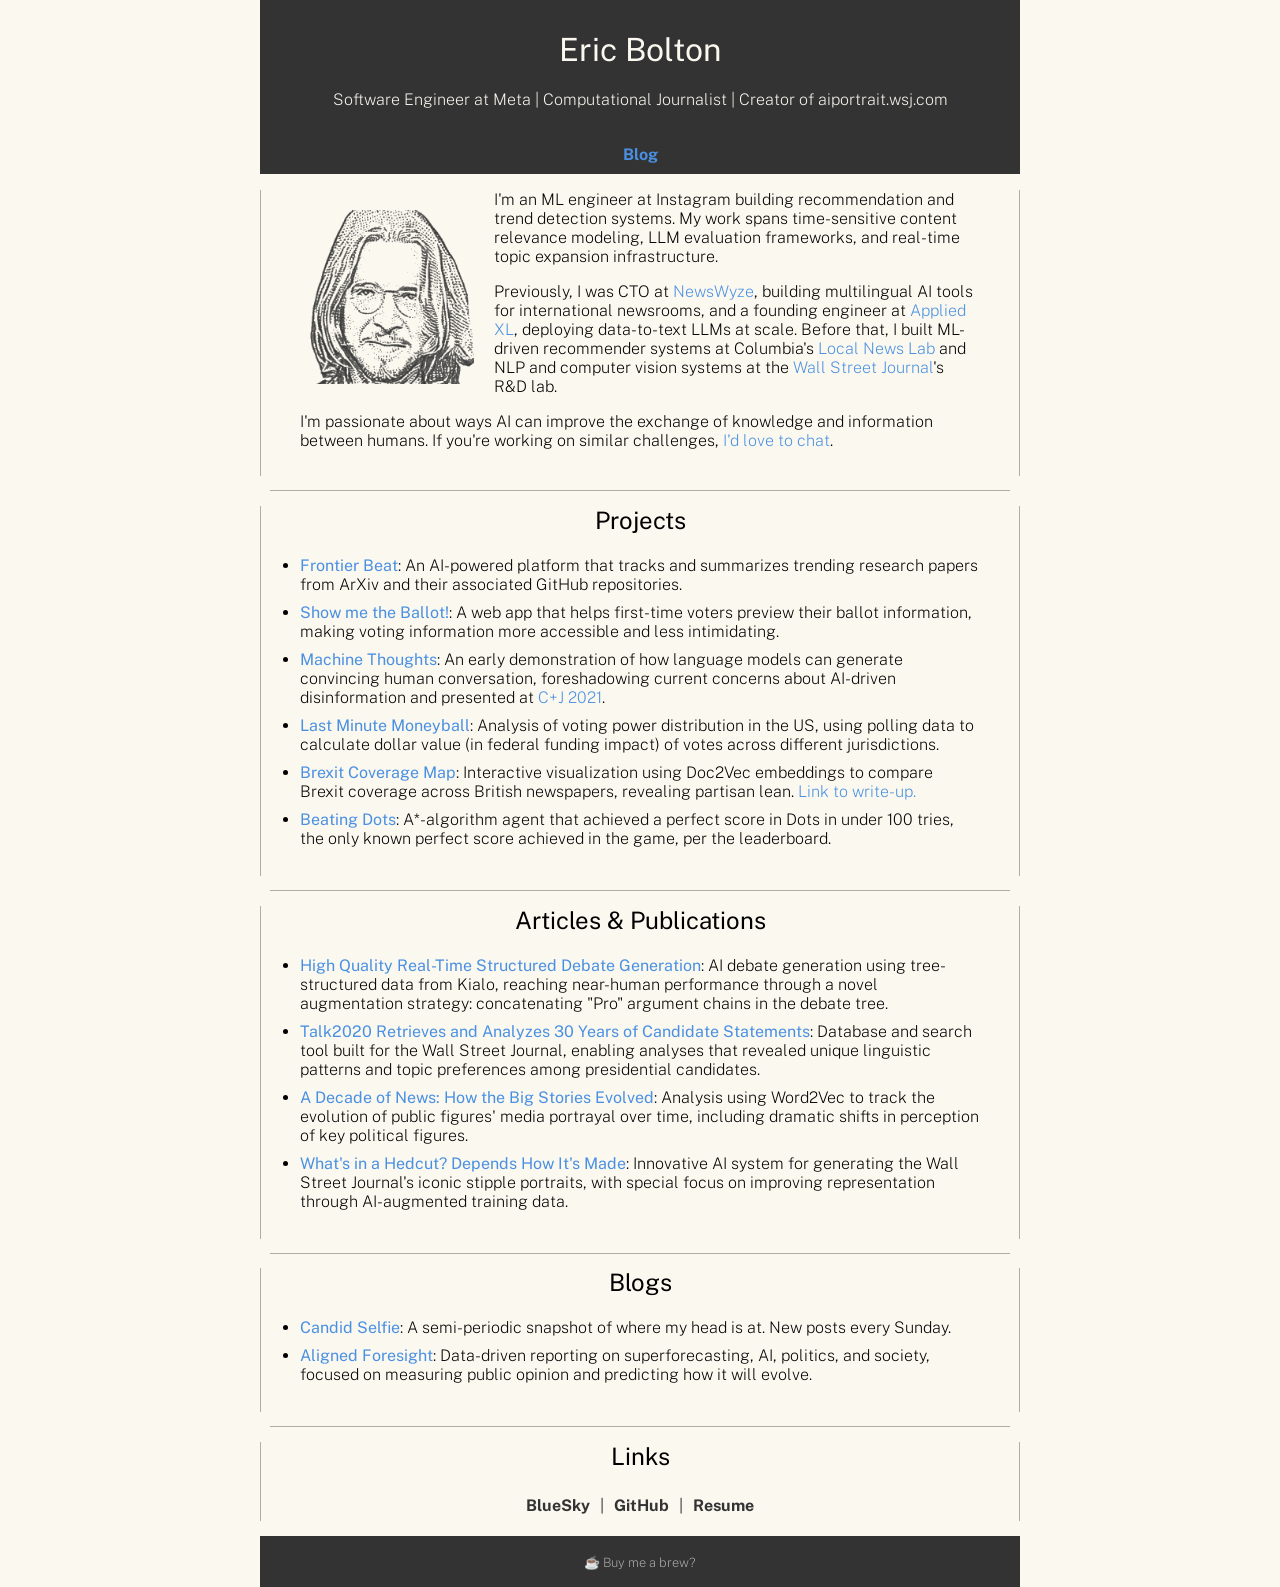
==== index.html @ 3e438285 "Add Blog nav link pointing to Substack" ====
<!DOCTYPE html>
<html lang="en">
<head>
    <meta charset="UTF-8">
    <meta name="viewport" content="width=device-width, initial-scale=1.0">
    <title>Eric Bolton</title>
    <link rel="icon" type="image/png" href="./me.png">
    <style>
        @font-face {
            font-family: 'Libre Caslon Text';
            src: url('./assets/LibreCaslonText-Regular.ttf') format('truetype');
            font-weight: normal;
            font-style: normal;
        }

        @font-face {
            font-family: 'Public Sans';
            src: url('./assets/PublicSans-VariableFont_wght.ttf') format('truetype');
        }

        /* Replace the body font-family line */
        body {
            background-color: #FAF8EF;
            margin: 0;  /* Add this line */
        }
        /* Decrease indent of bullets */
        ul {
            list-style-position: outside;
            padding-left: 0px;  
        }

        /* Increase spacing after each bullet point */
        li {
            padding: 2px 0;  /* You already have this */
            margin-bottom: 5px;  /* Add this to increase space after each bullet */
        }

        /* Remove extra space after last bullet */
        li:last-child {
            margin-bottom: 0;
        }

        .container {
            max-width: 800px;
            width: 100%;
            padding: 0 20px;
            box-sizing: border-box;
            margin: 0 auto;  /* Add this line */
        }

        .profile-container {
            margin: 0;
            padding: 0;
        }

        .profile-image {
            margin-top: 20px;
            width: 174px;
            height: 174px;
            object-fit: cover;
            float: left;
            margin-right: 20px;
            margin-bottom: 10px;
        }

        /* Add a clearfix to prevent layout issues */
        .profile-container::after {
            content: "";
            display: table;
            clear: both;
        }

        /* Add these font rules */
        h1, h2, h3, h4, h5, h6 {
            font-family: 'Public Sans', serif;
            font-weight: 400;
        }

        section h2 {
            text-align: center;
        }

        #about h2 {
            text-align: left;
        }

        div {
            margin: 0;
            padding: 0;
        }

        p, li, input, button, footer, header, div, em, strong {
            font-family: 'Public Sans', sans-serif;
            font-weight: 200;
        }

        li {
            padding: 2px 0;  /* 8px top/bottom, 0 left/right */
        }

        em {
            font-style: italic;
        }

        strong {
            font-weight: 400;
        }

        .signature a {
            color: #333333;
            font-size: 0.8em;
            text-decoration: none;
        }
        .signature {
            color: #FAF8EF;
        }

        header {
            background-color: #333333;
            color: #FAF8EF;
            padding: 10px;
            text-align: center;
        }

        nav {
            display: flex;
            justify-content: center;
            background-color: #333333;
            margin: 0;
        }

        nav a {
            color: #FAF8EF;
            padding: 10px;
            text-decoration: none;
            text-align: center;
            font-weight: bold;
        }

        nav a:hover {
            background-color: #555555;
        }

        section {
            padding-left: 40px;
            padding-right: 40px;
            padding-bottom: 20px;
            margin: 10px 0;
            margin-top: 0;
            padding-top: 0px;
            background-color: #FAF8EF;
            border: none;
            position: relative;
        }

        #links {
            padding-bottom: 0px;
            margin-bottom: 5px;
        }

        /* Bottom line */
        section::after {
            content: '';
            position: absolute;
            width: calc(100% - 20px);
            height: 1px;
            background: rgb(175, 174, 163);
            left: 10px;
            bottom: -5px;
        }

        /* Left and right lines */
        section::before {
            content: '';
            position: absolute;
            left: 0px;
            top: 0px;
            bottom: 10px;
            width: 1px;
            background: rgb(175, 174, 163);
        }

        section > :first-child::before {
            content: '';
            position: absolute;
            right: 0px;
            top: 0px;
            bottom: 10px;
            width: 1px;
            background: rgb(175, 174, 163);
        }

        footer {
            padding: 0.1px;
            background-color: #333333;
            color: #FAF8EF;
            text-align: center;
            width: 100%;
        }

        #links::after {
            display: none;  /* removes bottom line */
        }

        .links {
            display: flex;
            justify-content: center; 
            gap: 0px;
            padding-top: -10px;
            padding-bottom: 0px;
            margin-top: -10px;
            margin-bottom: 0;
        }


        .links a {
            color: #333333;
            text-decoration: none;
            font-weight: bold;
        }

        .profile-image {
            margin-top: 20px;
            width: 174px;
            height: 174px;
            object-fit: cover;

        }
        .small-image {
            width: 550px;
            height: auto;
            display: block;
            margin: 0 auto;
        }
    /* Base link styling */
    a {
        color: #333333;  /* Dark gray, matching your header */
        text-decoration: none;
        transition: all 0.2s ease-in-out;  /* Smooth transitions for all states */
    }

    /* Different states using LVHA order (Link, Visited, Hover, Active) */
    a:link {
        color: #4A90E2;
    }

    a:visited {
        color: #357ABD;
    }

    a:hover, a:focus {
        color: #357ABD;
        text-decoration: underline;
        cursor: pointer;
    }

    a:active {
        color: #000000;
    }

    /* Special styling for nav links (in your header) */
    nav a {
        color: #FAF8EF;  /* Keep your existing light color */
        padding: 10px;
        font-weight: bold;
        transition: background-color 0.2s ease-in-out;
    }

    nav a:hover, nav a:focus {
        background-color: #555555;
        text-decoration: none;  /* Override the default hover underline */
    }

    /* Special styling for footer links */
    /* Footer-specific styles with higher specificity */
    body footer a,
    body footer a:link,
    body footer a:visited {
        color: #FAF8EF;
        text-decoration: none;
    }

    body footer a:hover,
    body footer a:focus {
        color: #FAF8EF;
        opacity: 0.8;
        text-decoration: none;
    }

    /* Signature-specific style */
    body footer .signature a,
    body footer .signature a:visited,
    body footer .signature a:hover {
        color: #AAA8AA;
        font-size: 0.8em;
        text-decoration: none;
    }

    /* Links section styling */
    .links a {
        color: #333333;
        font-weight: bold;
        padding: 5px 10px;
        transition: color 0.2s ease-in-out;
    }

    .links a:hover {
        color: #555555;
        text-decoration: none;
    }
    </style>
</head>
<body>

<div class="container">
    <header>
        <h1>Eric Bolton</h1>
        <p>Software Engineer at <a href="https://meta.com/" target="_blank" style="color: #FAF8EF;">Meta</a> | Computational Journalist | Creator of <a href="http://aiportrait.wsj.com" target="_blank" style="color: #FAF8EF;">aiportrait.wsj.com</a></p>
    </header>
    <nav>
        <a href="https://bolton.substack.com" target="_blank" rel="noopener">Blog</a>
    </nav>

    <section id="about">
        <div class="profile-container">
            <img src="me.png" alt="Eric Bolton" class="profile-image">
                <p>I'm an ML engineer at Instagram building recommendation and trend detection systems. My work spans time-sensitive content relevance modeling, LLM evaluation frameworks, and real-time topic expansion infrastructure.</p>
                <p>Previously, I was CTO at <a href="https://newswyze.com/" target="_blank">NewsWyze</a>, building multilingual AI tools for international newsrooms, and a founding engineer at <a href="https://www.appliedxl.com/" target="_blank">Applied XL</a>, deploying data-to-text LLMs at scale. Before that, I built ML-driven recommender systems at Columbia's <a href="https://brown.columbia.edu/local-news-lab/" target="_blank">Local News Lab</a> and NLP and computer vision systems at the <a href="https://www.wsj.com/" target="_blank">Wall Street Journal</a>'s R&D lab.</p>
                <p>I'm passionate about ways AI can improve the exchange of knowledge and information between humans. If you're working on similar challenges, <a href="https://calendly.com/eric-didier-bolton/coffee">I'd love to chat</a>.</p>
        </div>
    </section>

    <section id="projects">
        <h2>Projects</h2>
           <ul>
<li><a href="https://frontier-beat.github.io/" target="_blank"><strong>Frontier Beat</strong></a>: An AI-powered platform that tracks and summarizes trending research papers from ArXiv and their associated GitHub repositories.</li>
<li><a href="https://show-me-the-ballot.glitch.me/" target="_blank"><strong>Show me the Ballot!</strong></a>: A web app that helps first-time voters preview their ballot information, making voting information more accessible and less intimidating.</li>
<li><a href="https://docs.google.com/presentation/d/1b5ZTp-nax6ckfZ8VWKw5-McUovpNEomVGpUcEhB59nY" target="_blank"><strong>Machine Thoughts</strong></a>: An early demonstration of how language models can generate convincing human conversation, foreshadowing current concerns about AI-driven disinformation and presented at <a href="https://cj2021.northeastern.edu/" target="_blank">C+J 2021</a>.</li>
<li><a href="https://medium.com/@eric.didier.bolton/last-minute-moneyball-maximize-your-impact-before-election-day-91e4da132174" target="_blank"><strong>Last Minute Moneyball</strong></a>: Analysis of voting power distribution in the US, using polling data to calculate dollar value (in federal funding impact) of votes across different jurisdictions.</li>
<li><a href="https://observablehq.com/embed/@edbltn/brexit-coverage-map" target="_blank"><strong>Brexit Coverage Map</strong></a>: Interactive visualization using Doc2Vec embeddings to compare Brexit coverage across British newspapers, revealing partisan lean. <a href="https://drive.google.com/file/d/1a3etwOZ7SsJ4Zykd5RDnjkZELUpUYqwu/view" target="_blank">Link to write-up.</a></li>
<li><a href="https://adblogicam.blogspot.com/2017/01/beating-dots.html" target="_blank"><strong>Beating Dots</strong></a>: A*-algorithm agent that achieved a perfect score in Dots in under 100 tries, the only known perfect score achieved in the game, per the leaderboard.</li>
           </ul>
    </section>

    <section id="articles">

        <h2>Articles & Publications</h2>
        <ul>
<li><a href="https://arxiv.org/abs/2012.00209" target="_blank"><strong>High Quality Real-Time Structured Debate Generation</strong></a>: AI debate generation using tree-structured data from Kialo, reaching near-human performance through a novel augmentation strategy: concatenating "Pro" argument chains in the debate tree.</li>
<li><a href="https://www.wsj.com/articles/talk2020-retrieves-and-analyzes-30-years-of-candidate-statements-11575393228" target="_blank"><strong>Talk2020 Retrieves and Analyzes 30 Years of Candidate Statements</strong></a>: Database and search tool built for the Wall Street Journal, enabling analyses that revealed unique linguistic patterns and topic preferences among presidential candidates.</li>
<li><a href="https://www.wsj.com/graphics/a-decade-of-news/" target="_blank"><strong>A Decade of News: How the Big Stories Evolved</strong></a>: Analysis using Word2Vec to track the evolution of public figures' media portrayal over time, including dramatic shifts in perception of key political figures.</li>
<li><a href="https://www.wsj.com/articles/whats-in-a-hedcut-depends-how-its-made-11576537243" target="_blank"><strong>What's in a Hedcut? Depends How It's Made</strong></a>: Innovative AI system for generating the Wall Street Journal's iconic stipple portraits, with special focus on improving representation through AI-augmented training data.</li>
        </ul>
    </section>

    <section id="blog">
        <h2>Blogs</h2>
        <ul>
            <li><a href="https://bolton.substack.com" target="_blank"><strong>Candid Selfie</strong></a>: A semi-periodic snapshot of where my head is at. New posts every Sunday.</li>
            <li><a href="https://alignedforesight.substack.com/about" target="_blank"><strong>Aligned Foresight</strong></a>: Data-driven reporting on superforecasting, AI, politics, and society, focused on measuring public opinion and predicting how it will evolve.</li>
        </ul>
    </section>

    <section id="links">
        <h2>Links</h2>
        <div class="links">
            <p> <a href="https://bsky.app/profile/ericbolton.bsky.social" target="_blank">BlueSky</a>|<a href="https://github.com/edbltn" target="_blank">GitHub</a>|<a href="https://drive.google.com/file/d/1thBB6i0_cUMNavJEjuX7Z2xsVRo2jNw7/view?usp=drive_link" target="_blank">Resume</a></p>
        </div>
    </section>

    <footer>
        <p class="signature"><a
              href="https://buymeacoffee.com/ericbolton"
              target="_blank"
              rel="noopener noreferrer"
              className="buy-me-coffee"
            >☕️ Buy me a brew?</a>
        </p>
    </footer>
</div>

</body>
</html>
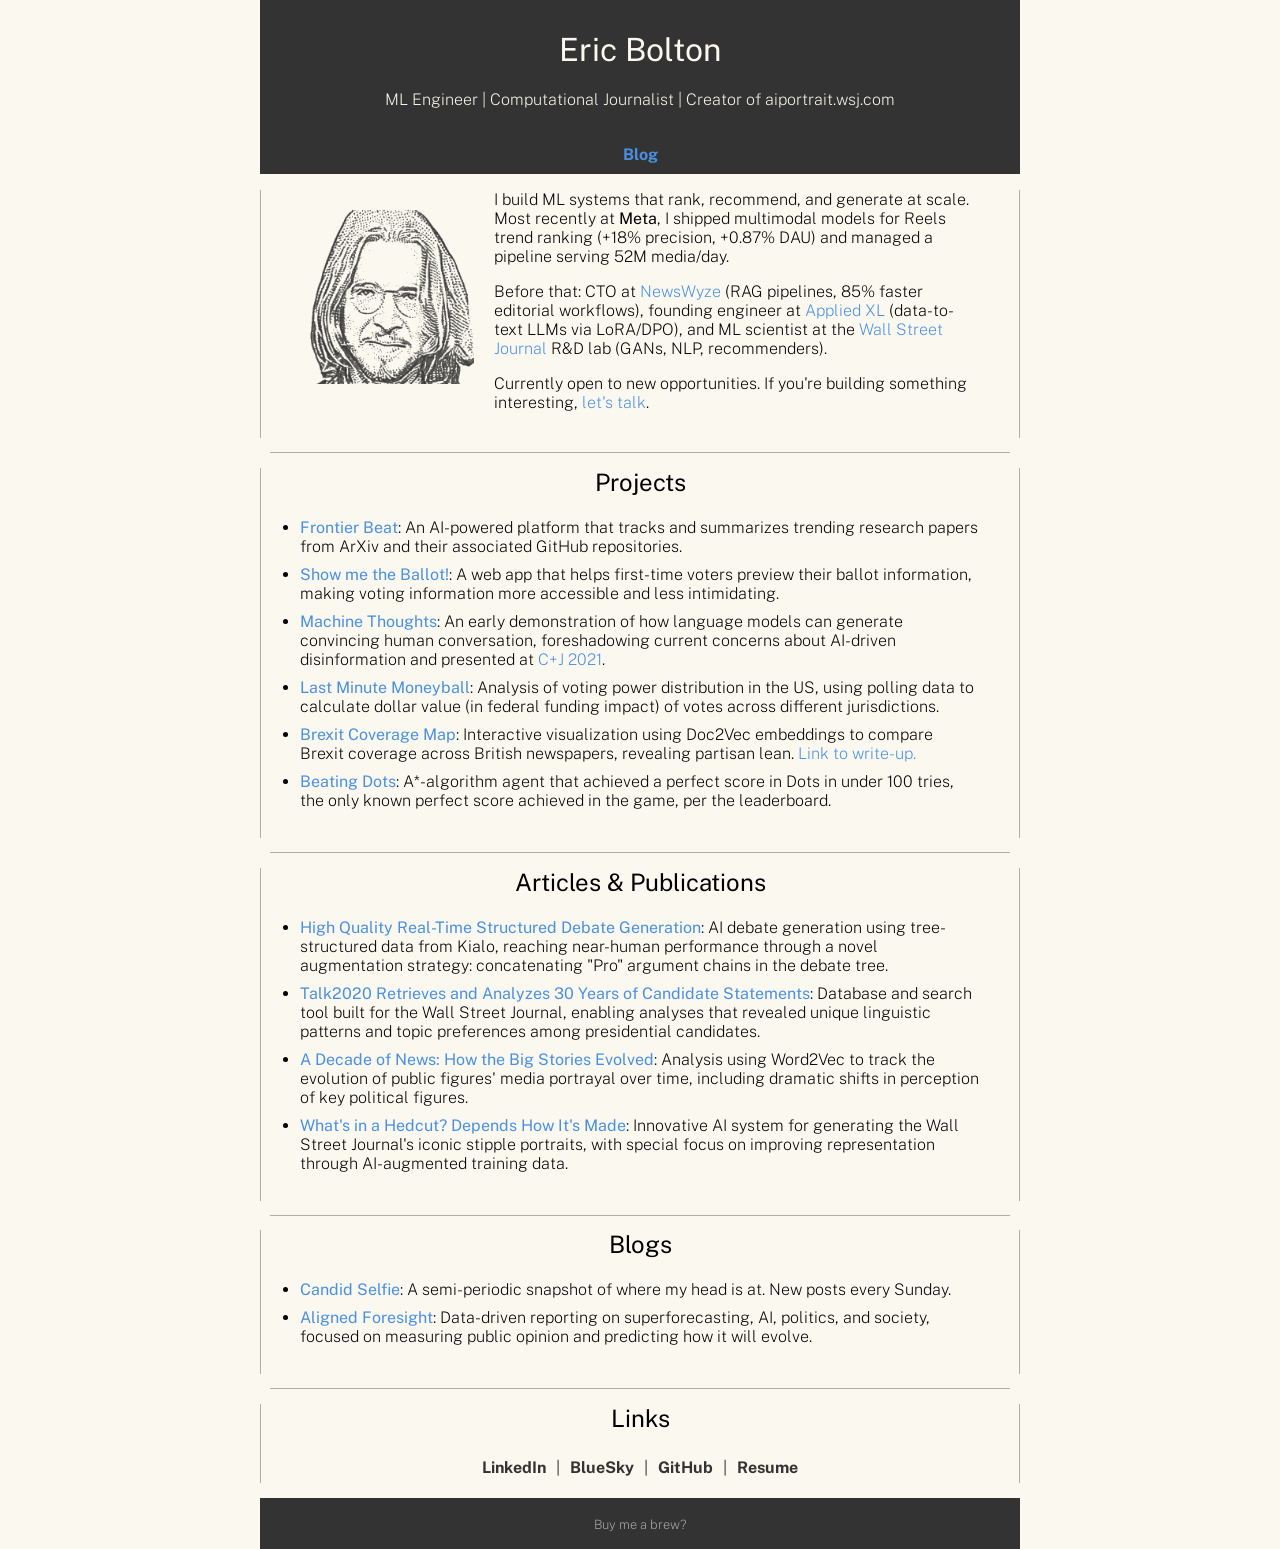
==== commit e2acd4b0: "Update site for post-Meta job search - Update header and bio to reflect current status and full care" ====
--- a/index.html
+++ b/index.html
@@ -138,7 +138,7 @@
         }
 
         nav a:hover {
-            background-color: #555555;
+            opacity: 0.8;
         }
 
         section {
@@ -267,8 +267,8 @@
     }
 
     nav a:hover, nav a:focus {
-        background-color: #555555;
-        text-decoration: none;  /* Override the default hover underline */
+        opacity: 0.8;
+        text-decoration: none;
     }
 
     /* Special styling for footer links */
@@ -315,7 +315,7 @@
 <div class="container">
     <header>
         <h1>Eric Bolton</h1>
-        <p>Software Engineer at <a href="https://meta.com/" target="_blank" style="color: #FAF8EF;">Meta</a> | Computational Journalist | Creator of <a href="http://aiportrait.wsj.com" target="_blank" style="color: #FAF8EF;">aiportrait.wsj.com</a></p>
+        <p>ML Engineer | Computational Journalist | Creator of <a href="http://aiportrait.wsj.com" target="_blank" style="color: #FAF8EF;">aiportrait.wsj.com</a></p>
     </header>
     <nav>
         <a href="https://bolton.substack.com" target="_blank" rel="noopener">Blog</a>
@@ -324,9 +324,9 @@
     <section id="about">
         <div class="profile-container">
             <img src="me.png" alt="Eric Bolton" class="profile-image">
-                <p>I'm an ML engineer at Instagram building recommendation and trend detection systems. My work spans time-sensitive content relevance modeling, LLM evaluation frameworks, and real-time topic expansion infrastructure.</p>
-                <p>Previously, I was CTO at <a href="https://newswyze.com/" target="_blank">NewsWyze</a>, building multilingual AI tools for international newsrooms, and a founding engineer at <a href="https://www.appliedxl.com/" target="_blank">Applied XL</a>, deploying data-to-text LLMs at scale. Before that, I built ML-driven recommender systems at Columbia's <a href="https://brown.columbia.edu/local-news-lab/" target="_blank">Local News Lab</a> and NLP and computer vision systems at the <a href="https://www.wsj.com/" target="_blank">Wall Street Journal</a>'s R&D lab.</p>
-                <p>I'm passionate about ways AI can improve the exchange of knowledge and information between humans. If you're working on similar challenges, <a href="https://calendly.com/eric-didier-bolton/coffee">I'd love to chat</a>.</p>
+                <p>I build ML systems that rank, recommend, and generate at scale. Most recently at <strong>Meta</strong>, I shipped multimodal models for Reels trend ranking (+18% precision, +0.87% DAU) and managed a pipeline serving 52M media/day.</p>
+                <p>Before that: CTO at <a href="https://newswyze.com/" target="_blank">NewsWyze</a> (RAG pipelines, 85% faster editorial workflows), founding engineer at <a href="https://www.appliedxl.com/" target="_blank">Applied XL</a> (data-to-text LLMs via LoRA/DPO), and ML scientist at the <a href="https://www.wsj.com/" target="_blank">Wall Street Journal</a> R&D lab (GANs, NLP, recommenders).</p>
+                <p>Currently open to new opportunities. If you're building something interesting, <a href="https://calendly.com/eric-didier-bolton/coffee">let's talk</a>.</p>
         </div>
     </section>
 
@@ -364,7 +364,7 @@
     <section id="links">
         <h2>Links</h2>
         <div class="links">
-            <p> <a href="https://bsky.app/profile/ericbolton.bsky.social" target="_blank">BlueSky</a>|<a href="https://github.com/edbltn" target="_blank">GitHub</a>|<a href="https://drive.google.com/file/d/1thBB6i0_cUMNavJEjuX7Z2xsVRo2jNw7/view?usp=drive_link" target="_blank">Resume</a></p>
+            <p> <a href="https://linkedin.com/in/edbltn" target="_blank">LinkedIn</a>|<a href="https://bsky.app/profile/ericbolton.bsky.social" target="_blank">BlueSky</a>|<a href="https://github.com/edbltn" target="_blank">GitHub</a>|<a href="https://drive.google.com/file/d/1thBB6i0_cUMNavJEjuX7Z2xsVRo2jNw7/view?usp=drive_link" target="_blank">Resume</a></p>
         </div>
     </section>
 
@@ -374,7 +374,7 @@
               target="_blank"
               rel="noopener noreferrer"
               className="buy-me-coffee"
-            >☕️ Buy me a brew?</a>
+            >Buy me a brew?</a>
         </p>
     </footer>
 </div>
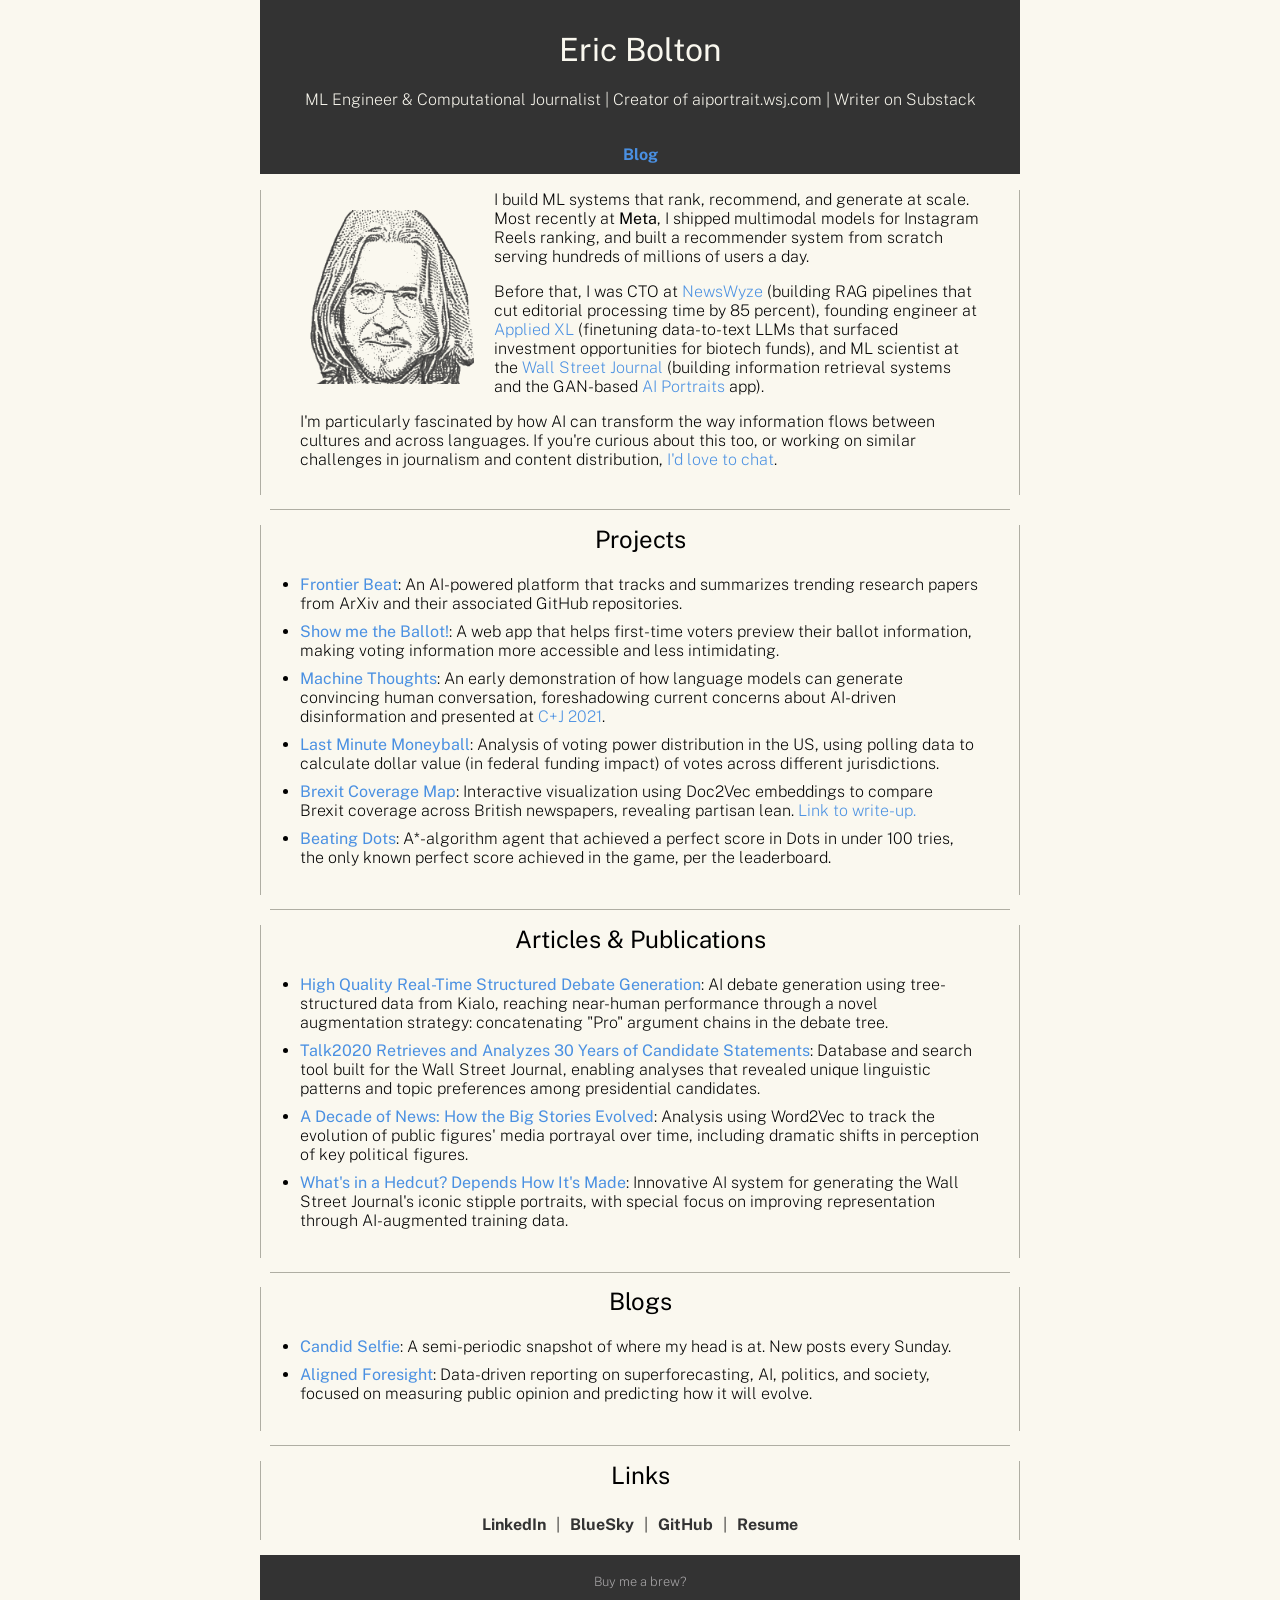
==== commit 07265728: "Refine about section copy - Add Substack link to header - Rewrite bio with stronger descriptions of " ====
--- a/index.html
+++ b/index.html
@@ -315,7 +315,7 @@
 <div class="container">
     <header>
         <h1>Eric Bolton</h1>
-        <p>ML Engineer | Computational Journalist | Creator of <a href="http://aiportrait.wsj.com" target="_blank" style="color: #FAF8EF;">aiportrait.wsj.com</a></p>
+        <p>ML Engineer & Computational Journalist | Creator of <a href="http://aiportrait.wsj.com" target="_blank" style="color: #FAF8EF;">aiportrait.wsj.com</a> | Writer on <a href="https://bolton.substack.com" target="_blank" style="color: #FAF8EF;">Substack</a></p>
     </header>
     <nav>
         <a href="https://bolton.substack.com" target="_blank" rel="noopener">Blog</a>
@@ -324,9 +324,9 @@
     <section id="about">
         <div class="profile-container">
             <img src="me.png" alt="Eric Bolton" class="profile-image">
-                <p>I build ML systems that rank, recommend, and generate at scale. Most recently at <strong>Meta</strong>, I shipped multimodal models for Reels trend ranking (+18% precision, +0.87% DAU) and managed a pipeline serving 52M media/day.</p>
-                <p>Before that: CTO at <a href="https://newswyze.com/" target="_blank">NewsWyze</a> (RAG pipelines, 85% faster editorial workflows), founding engineer at <a href="https://www.appliedxl.com/" target="_blank">Applied XL</a> (data-to-text LLMs via LoRA/DPO), and ML scientist at the <a href="https://www.wsj.com/" target="_blank">Wall Street Journal</a> R&D lab (GANs, NLP, recommenders).</p>
-                <p>Currently open to new opportunities. If you're building something interesting, <a href="https://calendly.com/eric-didier-bolton/coffee">let's talk</a>.</p>
+                <p>I build ML systems that rank, recommend, and generate at scale. Most recently at <strong>Meta</strong>, I shipped multimodal models for Instagram Reels ranking, and built a recommender system from scratch serving hundreds of millions of users a day.</p>
+                <p>Before that, I was CTO at <a href="https://newswyze.com/" target="_blank">NewsWyze</a> (building RAG pipelines that cut editorial processing time by 85 percent), founding engineer at <a href="https://www.appliedxl.com/" target="_blank">Applied XL</a> (finetuning data-to-text LLMs that surfaced investment opportunities for biotech funds), and ML scientist at the <a href="https://www.wsj.com/" target="_blank">Wall Street Journal</a> (building information retrieval systems and the GAN-based <a href="http://aiportrait.wsj.com" target="_blank">AI Portraits</a> app).</p>
+                <p>I'm particularly fascinated by how AI can transform the way information flows between cultures and across languages. If you're curious about this too, or working on similar challenges in journalism and content distribution, <a href="https://calendly.com/eric-didier-bolton/coffee">I'd love to chat</a>.</p>
         </div>
     </section>
 
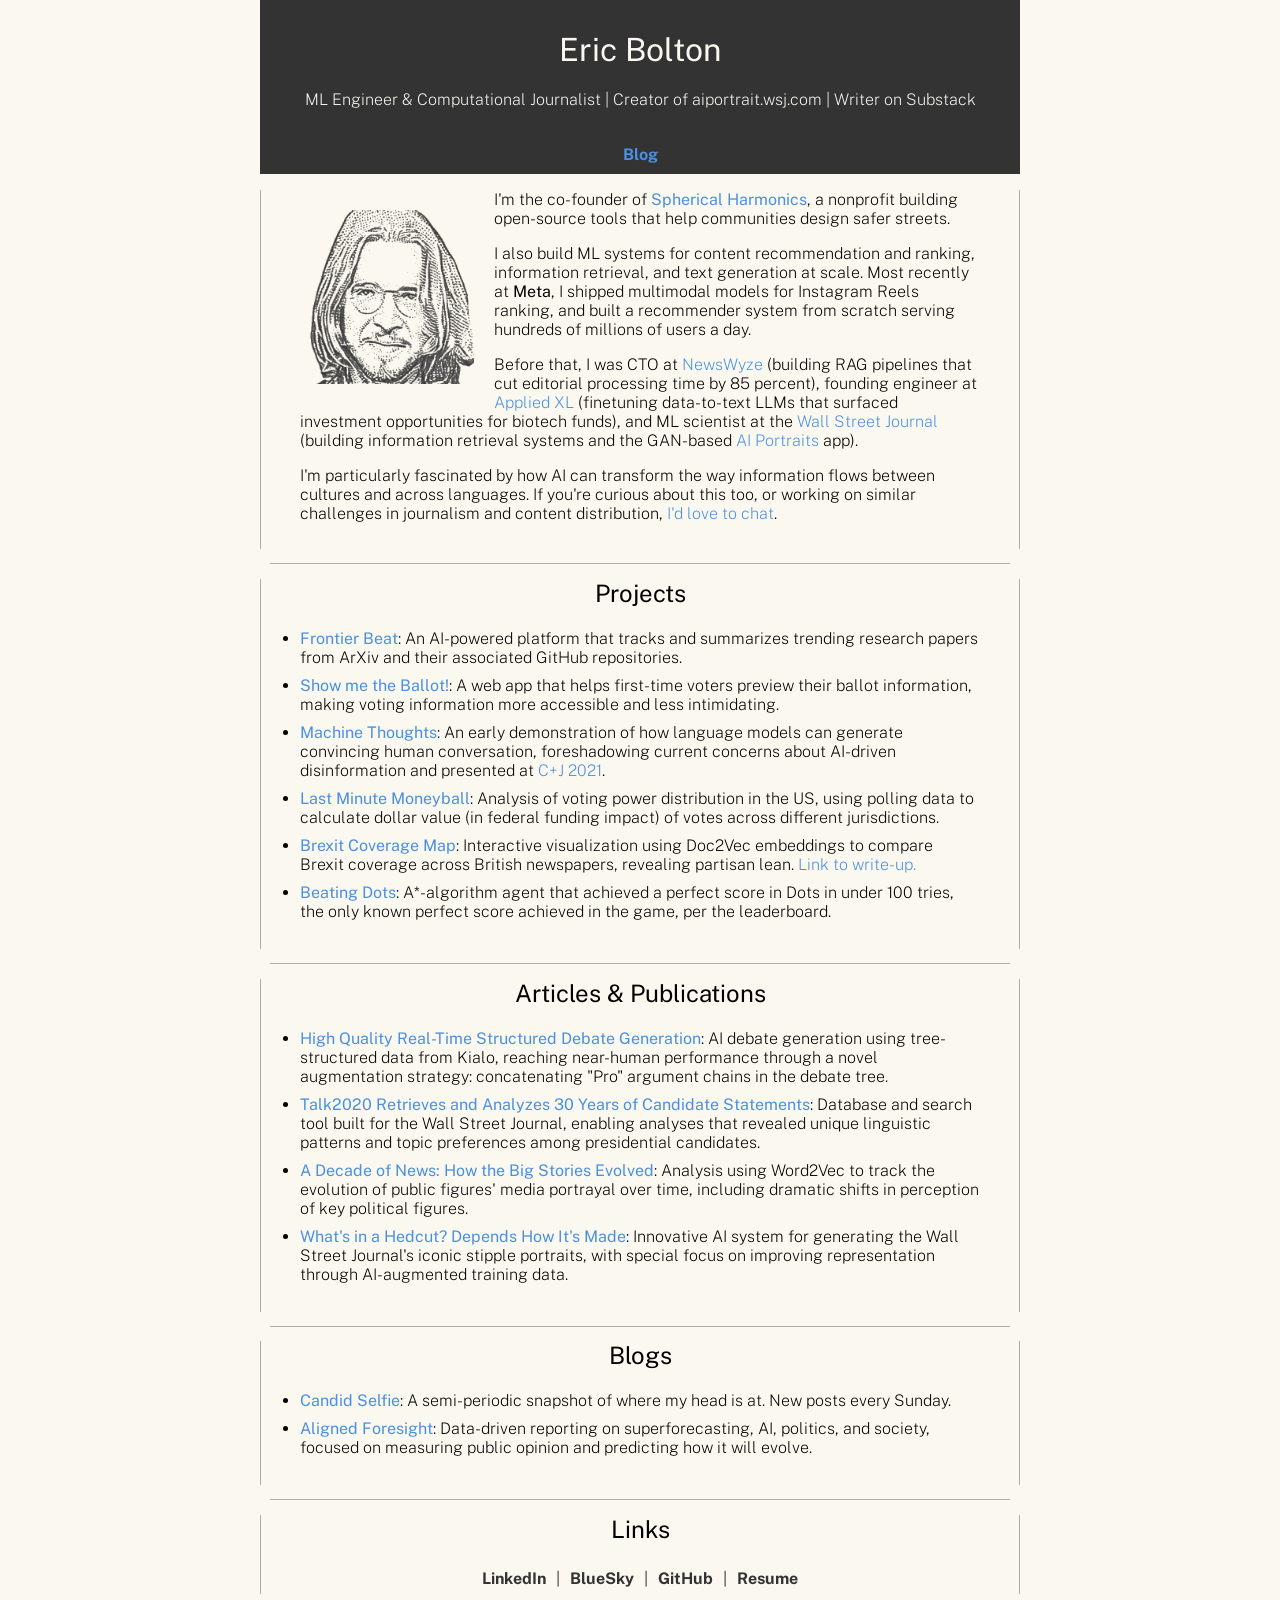
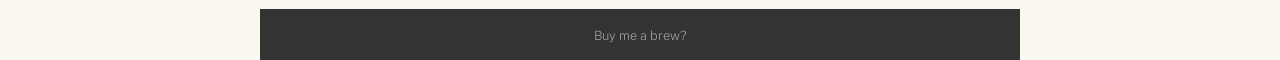
==== commit f58ef33b: "Add Spherical Harmonics to bio, refine about copy Co-Authored-By: Claude Opus 4.6 <noreply@anthropic" ====
--- a/index.html
+++ b/index.html
@@ -324,7 +324,8 @@
     <section id="about">
         <div class="profile-container">
             <img src="me.png" alt="Eric Bolton" class="profile-image">
-                <p>I build ML systems that rank, recommend, and generate at scale. Most recently at <strong>Meta</strong>, I shipped multimodal models for Instagram Reels ranking, and built a recommender system from scratch serving hundreds of millions of users a day.</p>
+                <p>I'm the co-founder of <a href="https://sphericalharmonics.org" target="_blank"><strong>Spherical Harmonics</strong></a>, a nonprofit building open-source tools that help communities design safer streets.</p>
+                <p>I also build ML systems for content recommendation and ranking, information retrieval, and text generation at scale. Most recently at <strong>Meta</strong>, I shipped multimodal models for Instagram Reels ranking, and built a recommender system from scratch serving hundreds of millions of users a day.</p>
                 <p>Before that, I was CTO at <a href="https://newswyze.com/" target="_blank">NewsWyze</a> (building RAG pipelines that cut editorial processing time by 85 percent), founding engineer at <a href="https://www.appliedxl.com/" target="_blank">Applied XL</a> (finetuning data-to-text LLMs that surfaced investment opportunities for biotech funds), and ML scientist at the <a href="https://www.wsj.com/" target="_blank">Wall Street Journal</a> (building information retrieval systems and the GAN-based <a href="http://aiportrait.wsj.com" target="_blank">AI Portraits</a> app).</p>
                 <p>I'm particularly fascinated by how AI can transform the way information flows between cultures and across languages. If you're curious about this too, or working on similar challenges in journalism and content distribution, <a href="https://calendly.com/eric-didier-bolton/coffee">I'd love to chat</a>.</p>
         </div>
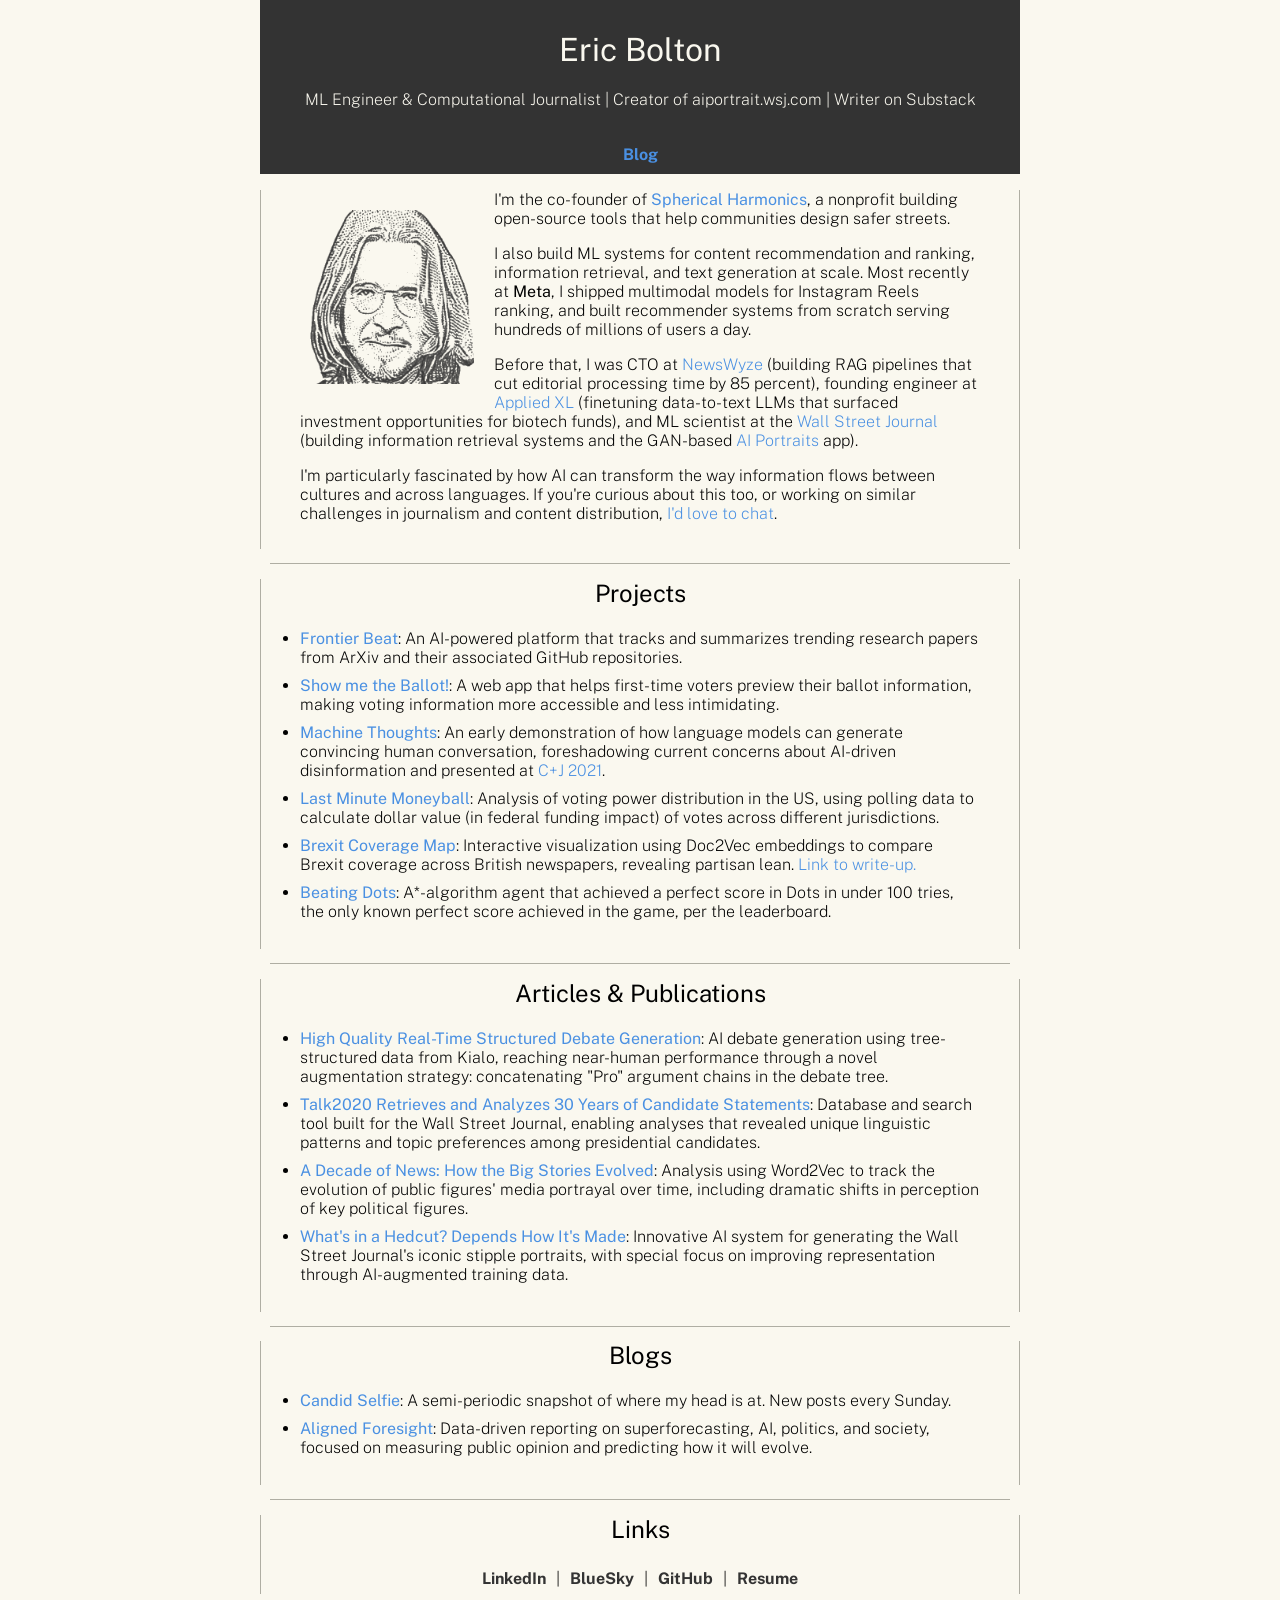
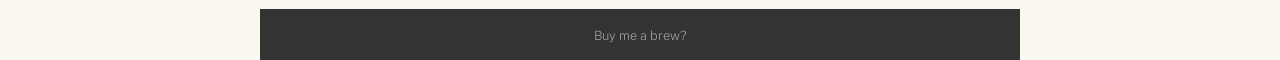
==== commit 67116a08: "Fix recommender systems plural Co-Authored-By: Claude Opus 4.6 <noreply@anthropic.com>" ====
--- a/index.html
+++ b/index.html
@@ -325,7 +325,7 @@
         <div class="profile-container">
             <img src="me.png" alt="Eric Bolton" class="profile-image">
                 <p>I'm the co-founder of <a href="https://sphericalharmonics.org" target="_blank"><strong>Spherical Harmonics</strong></a>, a nonprofit building open-source tools that help communities design safer streets.</p>
-                <p>I also build ML systems for content recommendation and ranking, information retrieval, and text generation at scale. Most recently at <strong>Meta</strong>, I shipped multimodal models for Instagram Reels ranking, and built a recommender system from scratch serving hundreds of millions of users a day.</p>
+                <p>I also build ML systems for content recommendation and ranking, information retrieval, and text generation at scale. Most recently at <strong>Meta</strong>, I shipped multimodal models for Instagram Reels ranking, and built recommender systems from scratch serving hundreds of millions of users a day.</p>
                 <p>Before that, I was CTO at <a href="https://newswyze.com/" target="_blank">NewsWyze</a> (building RAG pipelines that cut editorial processing time by 85 percent), founding engineer at <a href="https://www.appliedxl.com/" target="_blank">Applied XL</a> (finetuning data-to-text LLMs that surfaced investment opportunities for biotech funds), and ML scientist at the <a href="https://www.wsj.com/" target="_blank">Wall Street Journal</a> (building information retrieval systems and the GAN-based <a href="http://aiportrait.wsj.com" target="_blank">AI Portraits</a> app).</p>
                 <p>I'm particularly fascinated by how AI can transform the way information flows between cultures and across languages. If you're curious about this too, or working on similar challenges in journalism and content distribution, <a href="https://calendly.com/eric-didier-bolton/coffee">I'd love to chat</a>.</p>
         </div>
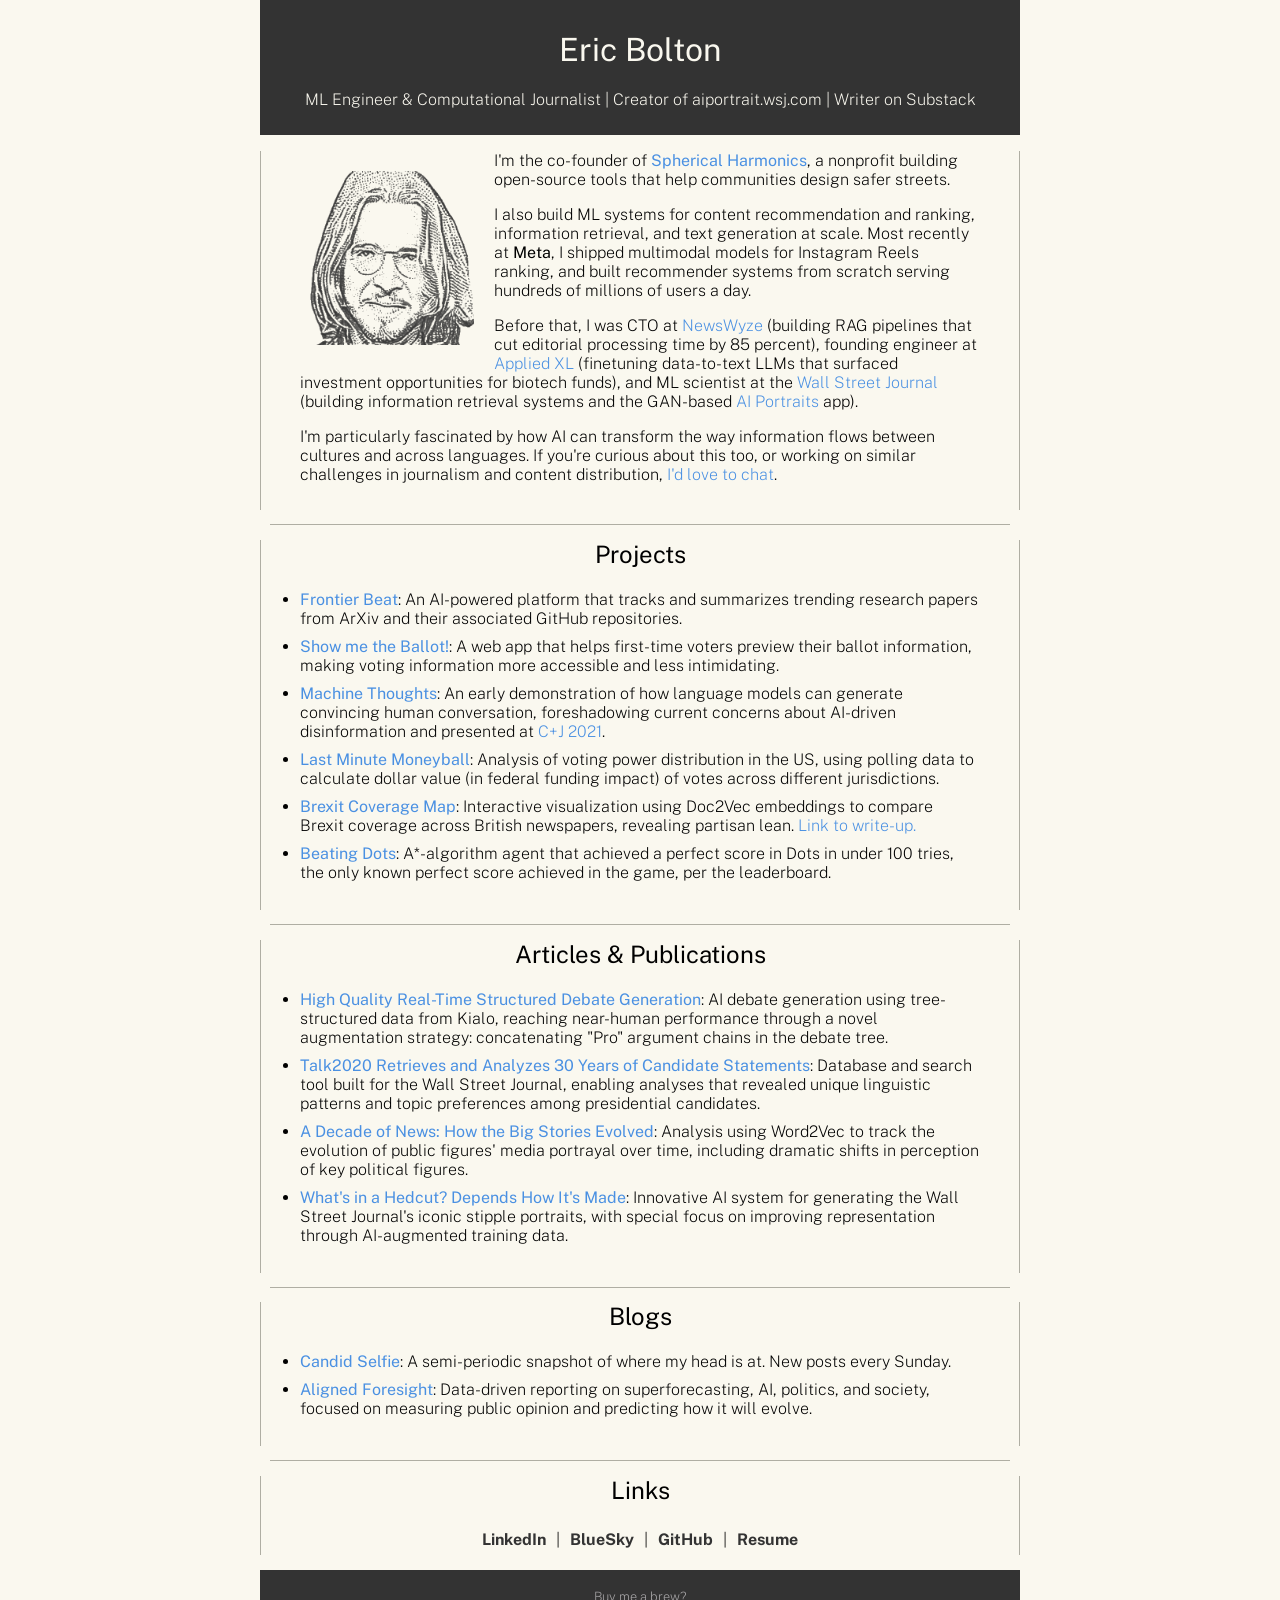
==== commit a24edc4d: "Update index.html" ====
--- a/index.html
+++ b/index.html
@@ -317,9 +317,6 @@
         <h1>Eric Bolton</h1>
         <p>ML Engineer & Computational Journalist | Creator of <a href="http://aiportrait.wsj.com" target="_blank" style="color: #FAF8EF;">aiportrait.wsj.com</a> | Writer on <a href="https://bolton.substack.com" target="_blank" style="color: #FAF8EF;">Substack</a></p>
     </header>
-    <nav>
-        <a href="https://bolton.substack.com" target="_blank" rel="noopener">Blog</a>
-    </nav>
 
     <section id="about">
         <div class="profile-container">
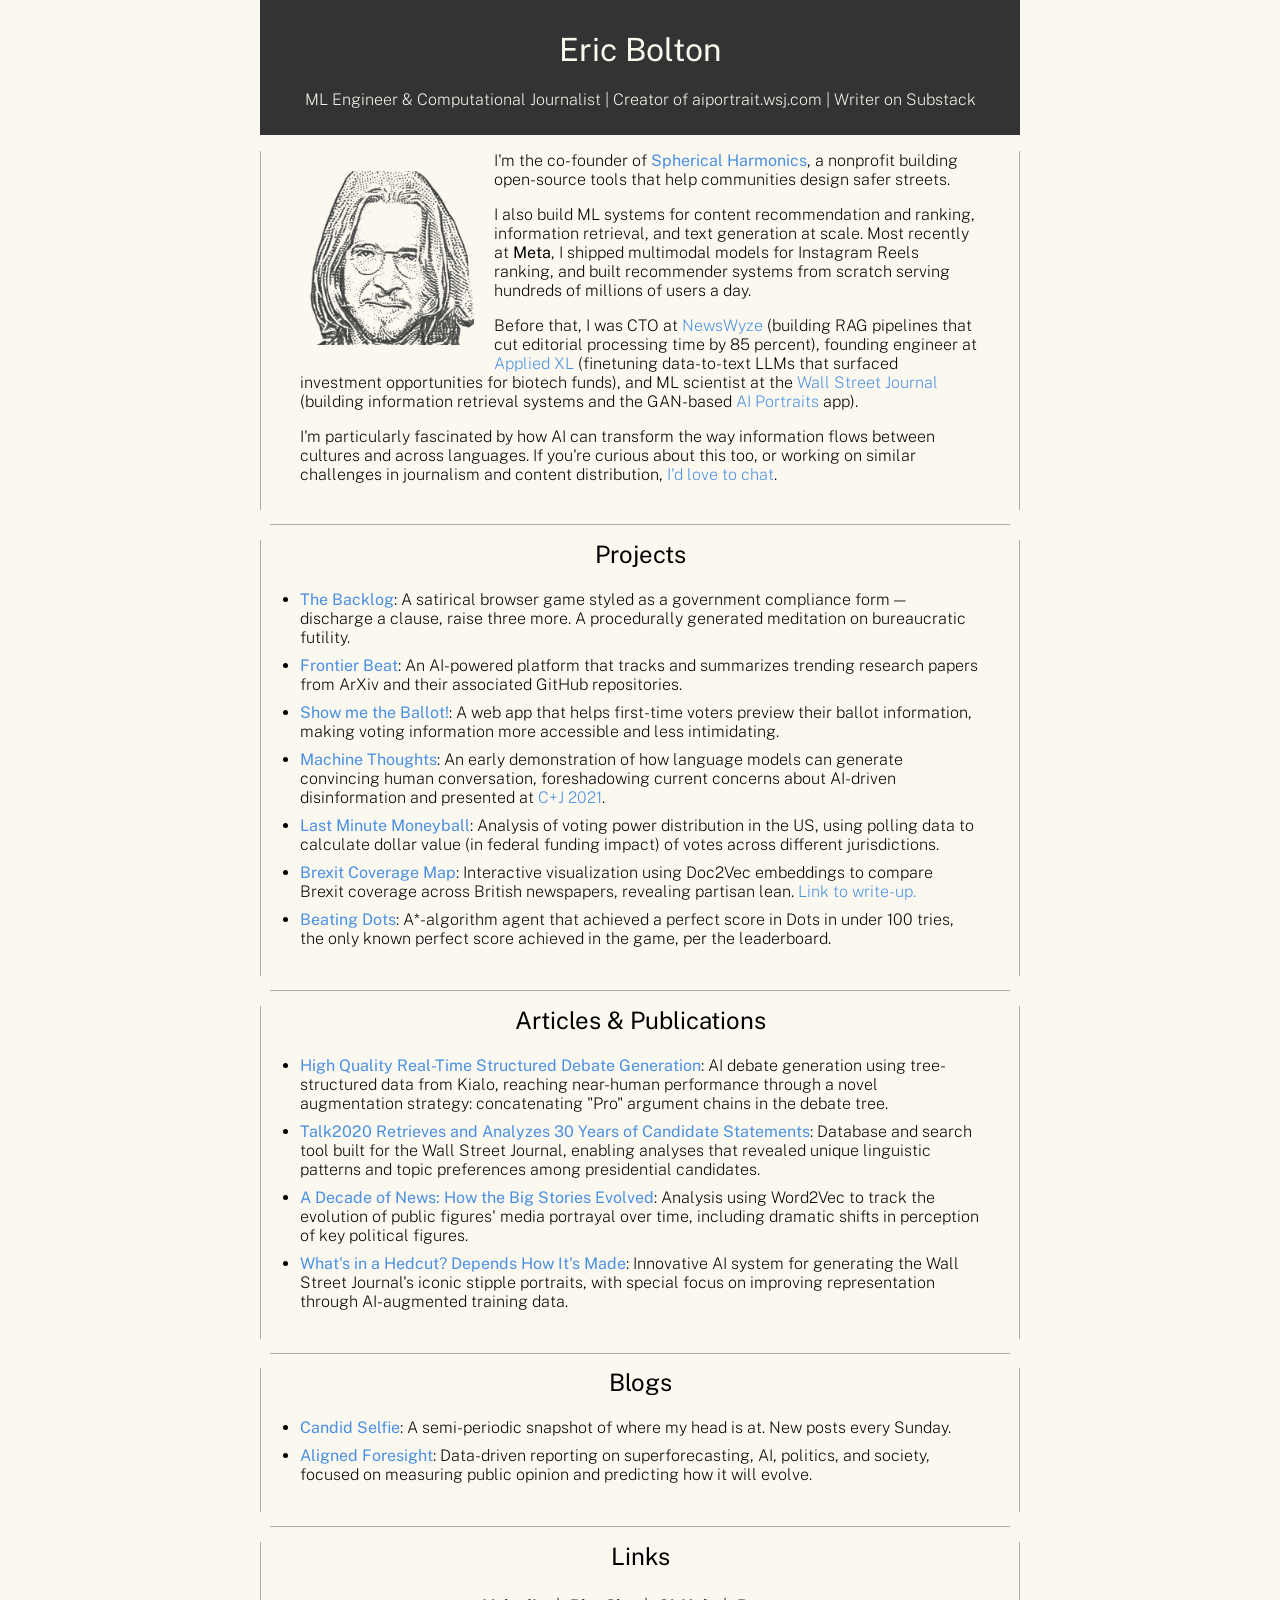
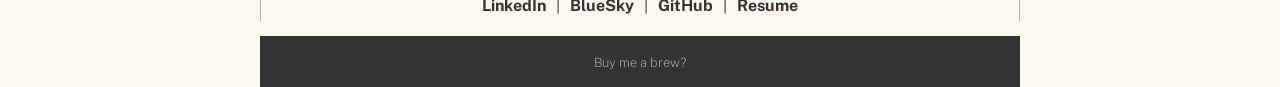
==== commit b66dda1b: "The Backlog: add social preview image + link from homepage - Add a 1200×630 Open Graph / Twitter pre" ====
--- a/index.html
+++ b/index.html
@@ -331,6 +331,7 @@
     <section id="projects">
         <h2>Projects</h2>
            <ul>
+<li><a href="https://www.ericdidierbolton.com/the-backlog/"><strong>The Backlog</strong></a>: A satirical browser game styled as a government compliance form — discharge a clause, raise three more. A procedurally generated meditation on bureaucratic futility.</li>
 <li><a href="https://frontier-beat.github.io/" target="_blank"><strong>Frontier Beat</strong></a>: An AI-powered platform that tracks and summarizes trending research papers from ArXiv and their associated GitHub repositories.</li>
 <li><a href="https://show-me-the-ballot.glitch.me/" target="_blank"><strong>Show me the Ballot!</strong></a>: A web app that helps first-time voters preview their ballot information, making voting information more accessible and less intimidating.</li>
 <li><a href="https://docs.google.com/presentation/d/1b5ZTp-nax6ckfZ8VWKw5-McUovpNEomVGpUcEhB59nY" target="_blank"><strong>Machine Thoughts</strong></a>: An early demonstration of how language models can generate convincing human conversation, foreshadowing current concerns about AI-driven disinformation and presented at <a href="https://cj2021.northeastern.edu/" target="_blank">C+J 2021</a>.</li>
